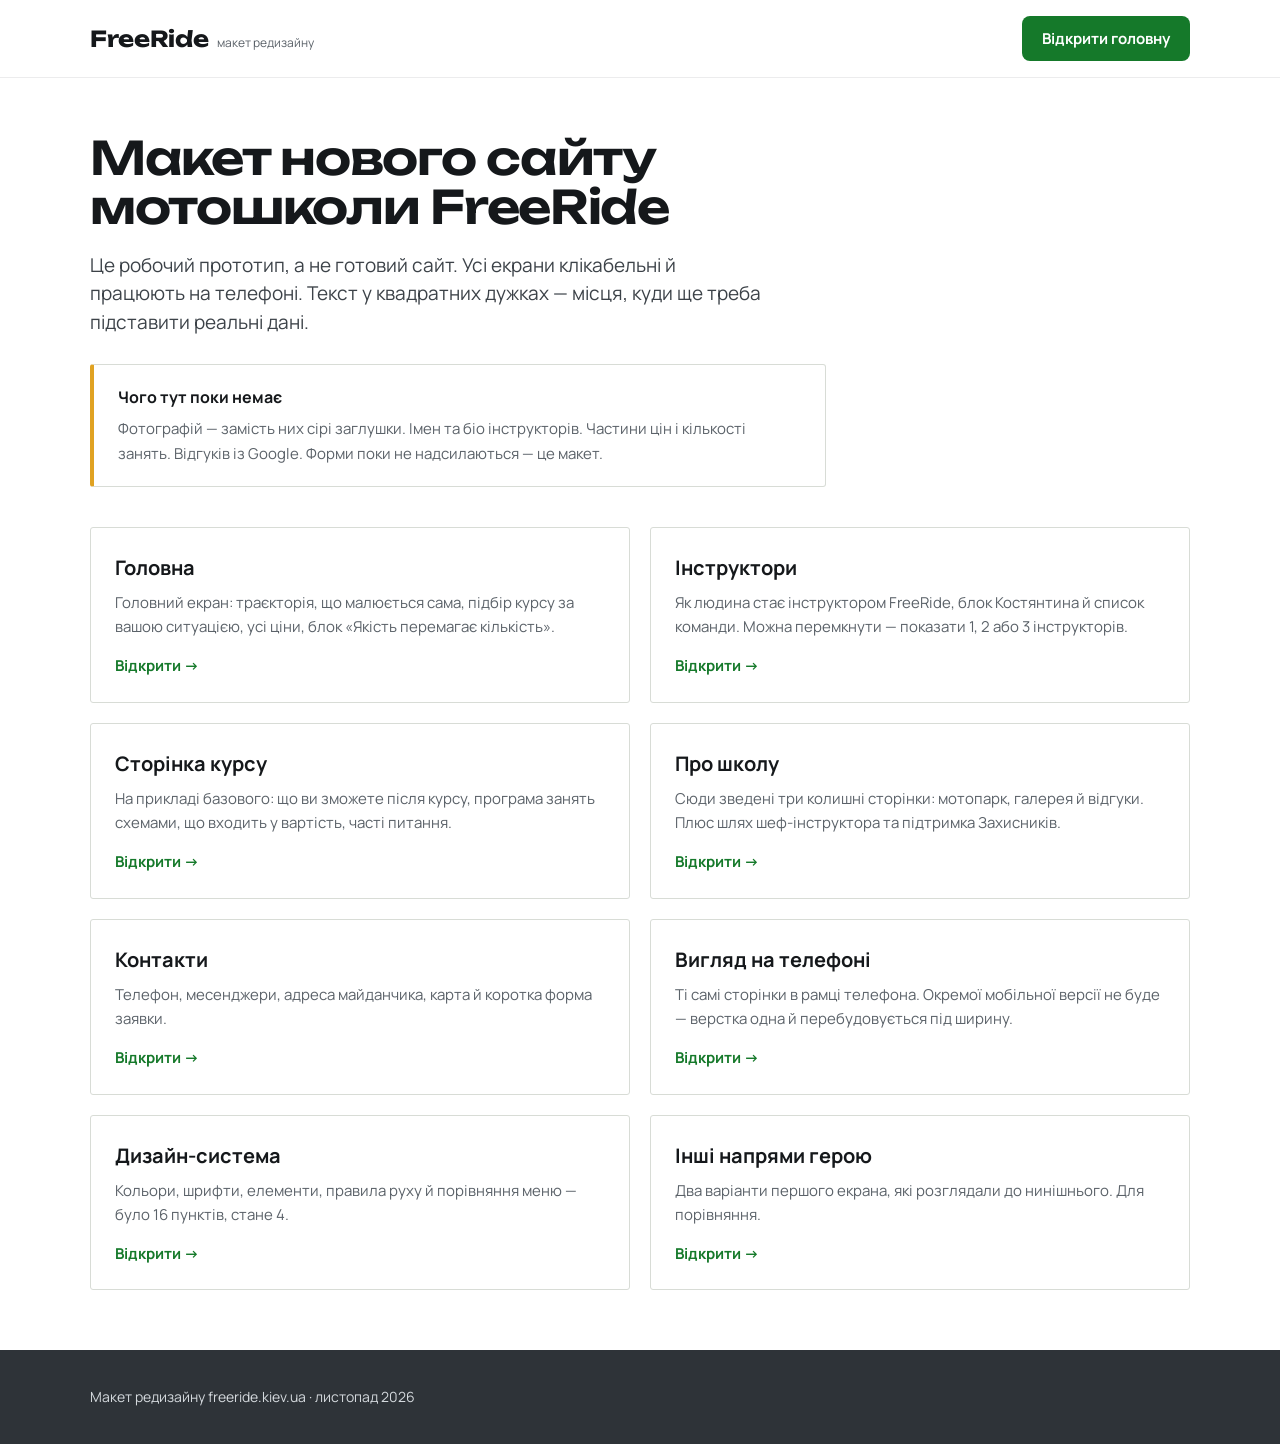
==== index.html @ da87616e "Макет редизайну сайту мотошколи FreeRide Статичний прототип: головна з анімованою траєкторією та інт" ====
<!doctype html>
<html lang="uk">
<head>
<meta charset="utf-8">
<meta name="viewport" content="width=device-width, initial-scale=1">
<meta name="robots" content="noindex, nofollow">
<title>FreeRide — макет редизайну</title>
<link rel="preconnect" href="https://fonts.googleapis.com">
<link rel="preconnect" href="https://fonts.gstatic.com" crossorigin>
<link rel="stylesheet" href="https://fonts.googleapis.com/css2?family=Manrope:wght@400;500;600;700;800&family=Unbounded:wght@500;600;700&display=swap">
<link rel="stylesheet" href="assets/site.css">
</head>
<body>

<header class="bar">
  <div class="wrap bar-in">
    <span class="brand"><b>FreeRide</b><span>макет редизайну</span></span>
    <span style="flex-grow: 1"></span>
    <a class="btn btn-go btn-sm" href="home.html">Відкрити головну</a>
  </div>
</header>

<section class="wrap" style="padding-top: 56px; padding-bottom: 40px">
  <h1 style="max-width: 15em">Макет нового сайту мотошколи FreeRide</h1>
  <p class="lede" style="max-width: 36em">Це робочий прототип, а не готовий сайт. Усі екрани клікабельні й працюють на телефоні. Текст у квадратних дужках — місця, куди ще треба підставити реальні дані.</p>
  <div class="card" style="padding: 20px 24px; max-width: 46em; border-left: 4px solid var(--mark)">
    <strong style="display: block; font-size: 16px; margin-bottom: 6px">Чого тут поки немає</strong>
    <span class="muted" style="font-size: 15px; line-height: 1.6">Фотографій — замість них сірі заглушки. Імен та біо інструкторів. Частини цін і кількості занять. Відгуків із Google. Форми поки не надсилаються — це макет.</span>
  </div>
</section>

<section class="wrap" style="padding-bottom: 60px">
  <div class="grid g2" style="gap: 20px">

    <a class="card" href="home.html" style="padding: 24px">
      <strong style="display: block; font-size: 20px; margin-bottom: 8px">Головна</strong>
      <span class="muted" style="display: block; font-size: 15px; line-height: 1.6; margin-bottom: 14px">Головний екран: траєкторія, що малюється сама, підбір курсу за вашою ситуацією, усі ціни, блок «Якість перемагає кількість».</span>
      <span style="font-weight: 700; font-size: 15px; color: var(--go-deep)">Відкрити →</span>
    </a>

    <a class="card" href="instructors.html" style="padding: 24px">
      <strong style="display: block; font-size: 20px; margin-bottom: 8px">Інструктори</strong>
      <span class="muted" style="display: block; font-size: 15px; line-height: 1.6; margin-bottom: 14px">Як людина стає інструктором FreeRide, блок Костянтина й список команди. Можна перемкнути — показати 1, 2 або 3 інструкторів.</span>
      <span style="font-weight: 700; font-size: 15px; color: var(--go-deep)">Відкрити →</span>
    </a>

    <a class="card" href="course.html" style="padding: 24px">
      <strong style="display: block; font-size: 20px; margin-bottom: 8px">Сторінка курсу</strong>
      <span class="muted" style="display: block; font-size: 15px; line-height: 1.6; margin-bottom: 14px">На прикладі базового: що ви зможете після курсу, програма занять схемами, що входить у вартість, часті питання.</span>
      <span style="font-weight: 700; font-size: 15px; color: var(--go-deep)">Відкрити →</span>
    </a>

    <a class="card" href="about.html" style="padding: 24px">
      <strong style="display: block; font-size: 20px; margin-bottom: 8px">Про школу</strong>
      <span class="muted" style="display: block; font-size: 15px; line-height: 1.6; margin-bottom: 14px">Сюди зведені три колишні сторінки: мотопарк, галерея й відгуки. Плюс шлях шеф-інструктора та підтримка Захисників.</span>
      <span style="font-weight: 700; font-size: 15px; color: var(--go-deep)">Відкрити →</span>
    </a>

    <a class="card" href="contacts.html" style="padding: 24px">
      <strong style="display: block; font-size: 20px; margin-bottom: 8px">Контакти</strong>
      <span class="muted" style="display: block; font-size: 15px; line-height: 1.6; margin-bottom: 14px">Телефон, месенджери, адреса майданчика, карта й коротка форма заявки.</span>
      <span style="font-weight: 700; font-size: 15px; color: var(--go-deep)">Відкрити →</span>
    </a>

    <a class="card" href="mobile.html" style="padding: 24px">
      <strong style="display: block; font-size: 20px; margin-bottom: 8px">Вигляд на телефоні</strong>
      <span class="muted" style="display: block; font-size: 15px; line-height: 1.6; margin-bottom: 14px">Ті самі сторінки в рамці телефона. Окремої мобільної версії не буде — верстка одна й перебудовується під ширину.</span>
      <span style="font-weight: 700; font-size: 15px; color: var(--go-deep)">Відкрити →</span>
    </a>

    <a class="card" href="system.html" style="padding: 24px">
      <strong style="display: block; font-size: 20px; margin-bottom: 8px">Дизайн-система</strong>
      <span class="muted" style="display: block; font-size: 15px; line-height: 1.6; margin-bottom: 14px">Кольори, шрифти, елементи, правила руху й порівняння меню — було 16 пунктів, стане 4.</span>
      <span style="font-weight: 700; font-size: 15px; color: var(--go-deep)">Відкрити →</span>
    </a>

    <a class="card" href="heroes.html" style="padding: 24px">
      <strong style="display: block; font-size: 20px; margin-bottom: 8px">Інші напрями герою</strong>
      <span class="muted" style="display: block; font-size: 15px; line-height: 1.6; margin-bottom: 14px">Два варіанти першого екрана, які розглядали до нинішнього. Для порівняння.</span>
      <span style="font-weight: 700; font-size: 15px; color: var(--go-deep)">Відкрити →</span>
    </a>

  </div>
</section>

<footer class="site">
  <div class="wrap ft" style="padding-top: 36px; padding-bottom: 36px">
    <span style="font-size: 14px">Макет редизайну freeride.kiev.ua · листопад 2026</span>
  </div>
</footer>

</body>
</html>
---- assets/site.css ----
/* FreeRide — макет редизайну. Спільні стилі. */

:root {
  --ground: #FFFFFF;
  --surface: #EDEFEC;
  --asphalt: #2E3338;
  --asphalt-deep: #23272B;
  --ink: #15181B;
  --ink-2: #3C4248;
  --ink-3: #5B6269;
  --line: #E4E7E2;
  --line-strong: #D8DCD6;
  --go: #1DA738;
  --go-deep: #15792A;
  --mark: #E0A222;
}

* { box-sizing: border-box; }

body {
  margin: 0;
  background: var(--ground);
  color: var(--ink);
  font-family: 'Manrope', system-ui, sans-serif;
  font-size: 16px;
  line-height: 1.55;
  -webkit-font-smoothing: antialiased;
}

a { color: var(--go-deep); }
a:hover { color: #0F5C1F; }

.wrap { max-width: 1180px; margin: 0 auto; padding-left: 40px; padding-right: 40px; }

/* ── Шапка: напівпрозорий матеріал, контент їде під нею ─────────── */
.bar {
  position: sticky; top: 0; z-index: 20;
  background: rgba(255, 255, 255, 0.76);
  backdrop-filter: blur(20px) saturate(170%);
  -webkit-backdrop-filter: blur(20px) saturate(170%);
  border-bottom: 1px solid rgba(21, 24, 27, 0.08);
}
.bar-in { display: flex; flex-wrap: wrap; gap: 24px; align-items: center; padding-top: 16px; padding-bottom: 16px; }
.brand { text-decoration: none; color: var(--ink); display: flex; align-items: baseline; gap: 9px; }
.brand b { font-family: 'Unbounded', 'Manrope', sans-serif; font-weight: 700; font-size: 22px; letter-spacing: -0.015em; }
.brand span { font-size: 12px; color: var(--ink-3); }
.nav { display: flex; flex-wrap: wrap; gap: 28px; flex-grow: 1; margin-left: 20px; }
.nav a { text-decoration: none; color: var(--ink); font-weight: 600; font-size: 15px; }
.nav a.on { color: var(--go-deep); font-weight: 700; }

/* ── Типографіка ──────────────────────────────────────────────── */
h1, h2, h3 { font-family: 'Unbounded', 'Manrope', sans-serif; font-weight: 600; letter-spacing: -0.028em; }
h1 { font-size: 46px; line-height: 1.05; margin: 0 0 20px; }
h2 { font-size: 30px; line-height: 1.15; margin: 0 0 14px; }
h3 { font-size: 22px; line-height: 1.2; margin: 0 0 10px; }
.lede { font-size: 19px; line-height: 1.5; color: var(--ink-2); max-width: 31em; margin: 0 0 28px; }
.sub { font-size: 17px; color: var(--ink-3); max-width: 34em; margin: 0 0 28px; }
.muted { color: var(--ink-3); }

/* ── Кнопки й натискання ──────────────────────────────────────── */
.btn {
  display: inline-block; text-decoration: none; font-family: inherit;
  font-weight: 700; font-size: 17px; padding: 15px 28px; border-radius: 8px;
  border: 0; cursor: pointer; text-align: center;
  transition: transform 120ms cubic-bezier(0.2, 0, 0, 1);
}
.btn:active { transform: scale(0.975); }
.btn-go { background: var(--go-deep); color: #FFFFFF; }
.btn-go:hover { color: #FFFFFF; }
.btn-ghost { background: #FFFFFF; border: 1px solid #C9CEC8; color: var(--ink); padding: 14px 26px; }
.btn-ghost:hover { color: var(--ink); }
.btn-sm { font-size: 15px; padding: 11px 20px; }

a:focus-visible, button:focus-visible, summary:focus-visible {
  outline: 3px solid var(--go); outline-offset: 3px; border-radius: 3px;
}

/* ── Поверхні ─────────────────────────────────────────────────── */
.card { border: 1px solid var(--line-strong); border-radius: 3px; background: #FFFFFF; transition: border-color 160ms ease-out; }
a.card { display: block; text-decoration: none; color: var(--ink); }
a.card:hover { border-color: var(--go-deep); color: var(--ink); }
.dark { background: var(--asphalt); color: #FFFFFF; }
.dark h2, .dark h3 { color: #FFFFFF; }
.dark p { color: #D4D9DD; }
.soft { background: var(--surface); }

/* Дорожня розмітка — лише там, де сторінка змінює режим */
.rule { height: 2px; background: repeating-linear-gradient(to right, #C9CEC8 0 18px, transparent 18px 32px); }

.grid { display: grid; gap: 20px; }
.g2 { grid-template-columns: repeat(2, minmax(0, 1fr)); }
.g3 { grid-template-columns: repeat(3, minmax(0, 1fr)); }
.g4 { grid-template-columns: repeat(4, minmax(0, 1fr)); }
.row { display: flex; flex-wrap: wrap; gap: 20px; }

/* ── Рух: один оркестрований момент при завантаженні ──────────── */
@keyframes fr-draw { from { stroke-dashoffset: 1400; } to { stroke-dashoffset: 0; } }
.trace { stroke-dasharray: 1400; stroke-dashoffset: 1400; animation: fr-draw 1500ms cubic-bezier(0.22, 0.61, 0.36, 1) 220ms forwards; }
@keyframes fr-pop { from { opacity: 0; transform: scale(0.4); } to { opacity: 1; transform: scale(1); } }
.cone { opacity: 0; transform-box: fill-box; transform-origin: center; animation: fr-pop 260ms cubic-bezier(0.2, 0, 0, 1) forwards; }
.c1 { animation-delay: 540ms } .c2 { animation-delay: 700ms } .c3 { animation-delay: 860ms }
.c4 { animation-delay: 1020ms } .c5 { animation-delay: 1180ms }

/* Схема вправи перемальовується на наведення — видно сам манёвр */
@keyframes fr-redraw { from { stroke-dashoffset: 300; } to { stroke-dashoffset: 0; } }
.ex-line { stroke-dasharray: 300; stroke-dashoffset: 0; }
.ex:hover .ex-line, .ex:focus-visible .ex-line { animation: fr-redraw 850ms cubic-bezier(0.22, 0.61, 0.36, 1); }

@keyframes fr-rise { from { opacity: 0; transform: translateY(10px); } to { opacity: 1; transform: none; } }
@keyframes fr-fade { from { opacity: 0; } to { opacity: 1; } }
.rise { animation: fr-rise 280ms cubic-bezier(0.2, 0, 0, 1); }

/* ── Підбір курсу ─────────────────────────────────────────────── */
.pill {
  font-family: inherit; font-weight: 700; font-size: 16px; line-height: 1.3;
  padding: 13px 20px; border-radius: 8px; cursor: pointer; text-align: left;
  background: #FFFFFF; color: var(--ink); border: 1px solid #C9CEC8;
  transition: transform 120ms cubic-bezier(0.2, 0, 0, 1), background-color 160ms ease-out, border-color 160ms ease-out;
}
.pill:active { transform: scale(0.975); }
.pill[aria-selected="true"] { background: var(--go-deep); color: #FFFFFF; border-color: var(--go-deep); }
.panel[hidden] { display: none; }

/* ── Інструктори ──────────────────────────────────────────────── */
.person { border-bottom: 1px solid var(--line); }
.person > summary {
  list-style: none; cursor: pointer;
  display: flex; flex-wrap: wrap; gap: 22px; align-items: center;
  padding: 18px 20px;
  transition: background-color 160ms ease-out;
}
.person > summary::-webkit-details-marker { display: none; }
.person > summary:hover { background: #F6F7F5; }
.person[open] > summary { background: #F4F8F5; }
.avatar { flex: 0 0 auto; width: 60px; height: 60px; border-radius: 50%; background: #E3E6E1; display: flex; align-items: center; justify-content: center; font-size: 10px; color: var(--ink-3); }
.chev { flex: 0 0 auto; display: inline-flex; transition: transform 240ms cubic-bezier(0.2, 0, 0, 1); }
.person[open] .chev { transform: rotate(180deg); }
.person-body { padding: 0 20px 24px 102px; animation: fr-rise 280ms cubic-bezier(0.2, 0, 0, 1); }

.roster[data-count="1"] .p2, .roster[data-count="1"] .p3 { display: none; }
.roster[data-count="2"] .p3 { display: none; }

/* Службова смуга макета — не частина дизайну сайту */
.demo {
  border: 1px dashed #B9BFB6; border-radius: 3px; background: #FAFBF9;
  padding: 12px 16px; display: flex; flex-wrap: wrap; gap: 12px; align-items: center;
  font-size: 14px; color: var(--ink-3);
}
.demo button {
  font-family: inherit; font-size: 14px; font-weight: 700; padding: 8px 14px;
  border-radius: 6px; border: 1px solid #C9CEC8; background: #FFFFFF; color: var(--ink); cursor: pointer;
}
.demo button[aria-pressed="true"] { background: var(--go-deep); color: #FFFFFF; border-color: var(--go-deep); }

/* ── Підвал ───────────────────────────────────────────────────── */
footer.site { background: var(--asphalt); color: #D4D9DD; }
footer.site a { color: #D4D9DD; text-decoration: none; }
footer.site a:hover { color: #FFFFFF; }
footer.site .ft { display: flex; flex-wrap: wrap; gap: 40px; padding-top: 44px; padding-bottom: 44px; }
footer.site h4 { margin: 0 0 12px; font-size: 14px; font-weight: 700; color: #FFFFFF; font-family: inherit; letter-spacing: 0; }
footer.site .col { display: flex; flex-direction: column; gap: 9px; font-size: 14px; }

/* ── Телефон ──────────────────────────────────────────────────── */
.phone { width: 390px; margin: 0 auto; border: 1px solid var(--line-strong); border-radius: 18px; overflow: hidden; background: #FFFFFF; }

/* ── Адаптив ──────────────────────────────────────────────────── */
@media (max-width: 900px) {
  .g4 { grid-template-columns: repeat(2, minmax(0, 1fr)); }
  .g3 { grid-template-columns: repeat(2, minmax(0, 1fr)); }
}
@media (max-width: 680px) {
  .wrap { padding-left: 20px; padding-right: 20px; }
  h1 { font-size: 31px; }
  h2 { font-size: 24px; }
  .lede { font-size: 17px; }
  .g4, .g3, .g2 { grid-template-columns: minmax(0, 1fr); }
  .nav { gap: 18px; margin-left: 0; order: 3; width: 100%; }
  .nav a { padding: 11px 0; }
  .person-body { padding-left: 20px; }
  .phone { width: 100%; border: 0; }
}

/* ── Доступність ──────────────────────────────────────────────── */
@media (prefers-reduced-motion: reduce) {
  .trace { animation: none; stroke-dashoffset: 0; }
  .cone { animation: none; opacity: 1; transform: none; }
  .ex:hover .ex-line, .ex:focus-visible .ex-line { animation: none; }
  .btn:active, .pill:active { transform: none; }
  .chev { transition: none; }
  .rise, .person-body { animation: fr-fade 160ms linear; }
}
@media (prefers-reduced-transparency: reduce) {
  .bar { background: #FFFFFF; backdrop-filter: none; -webkit-backdrop-filter: none; }
}
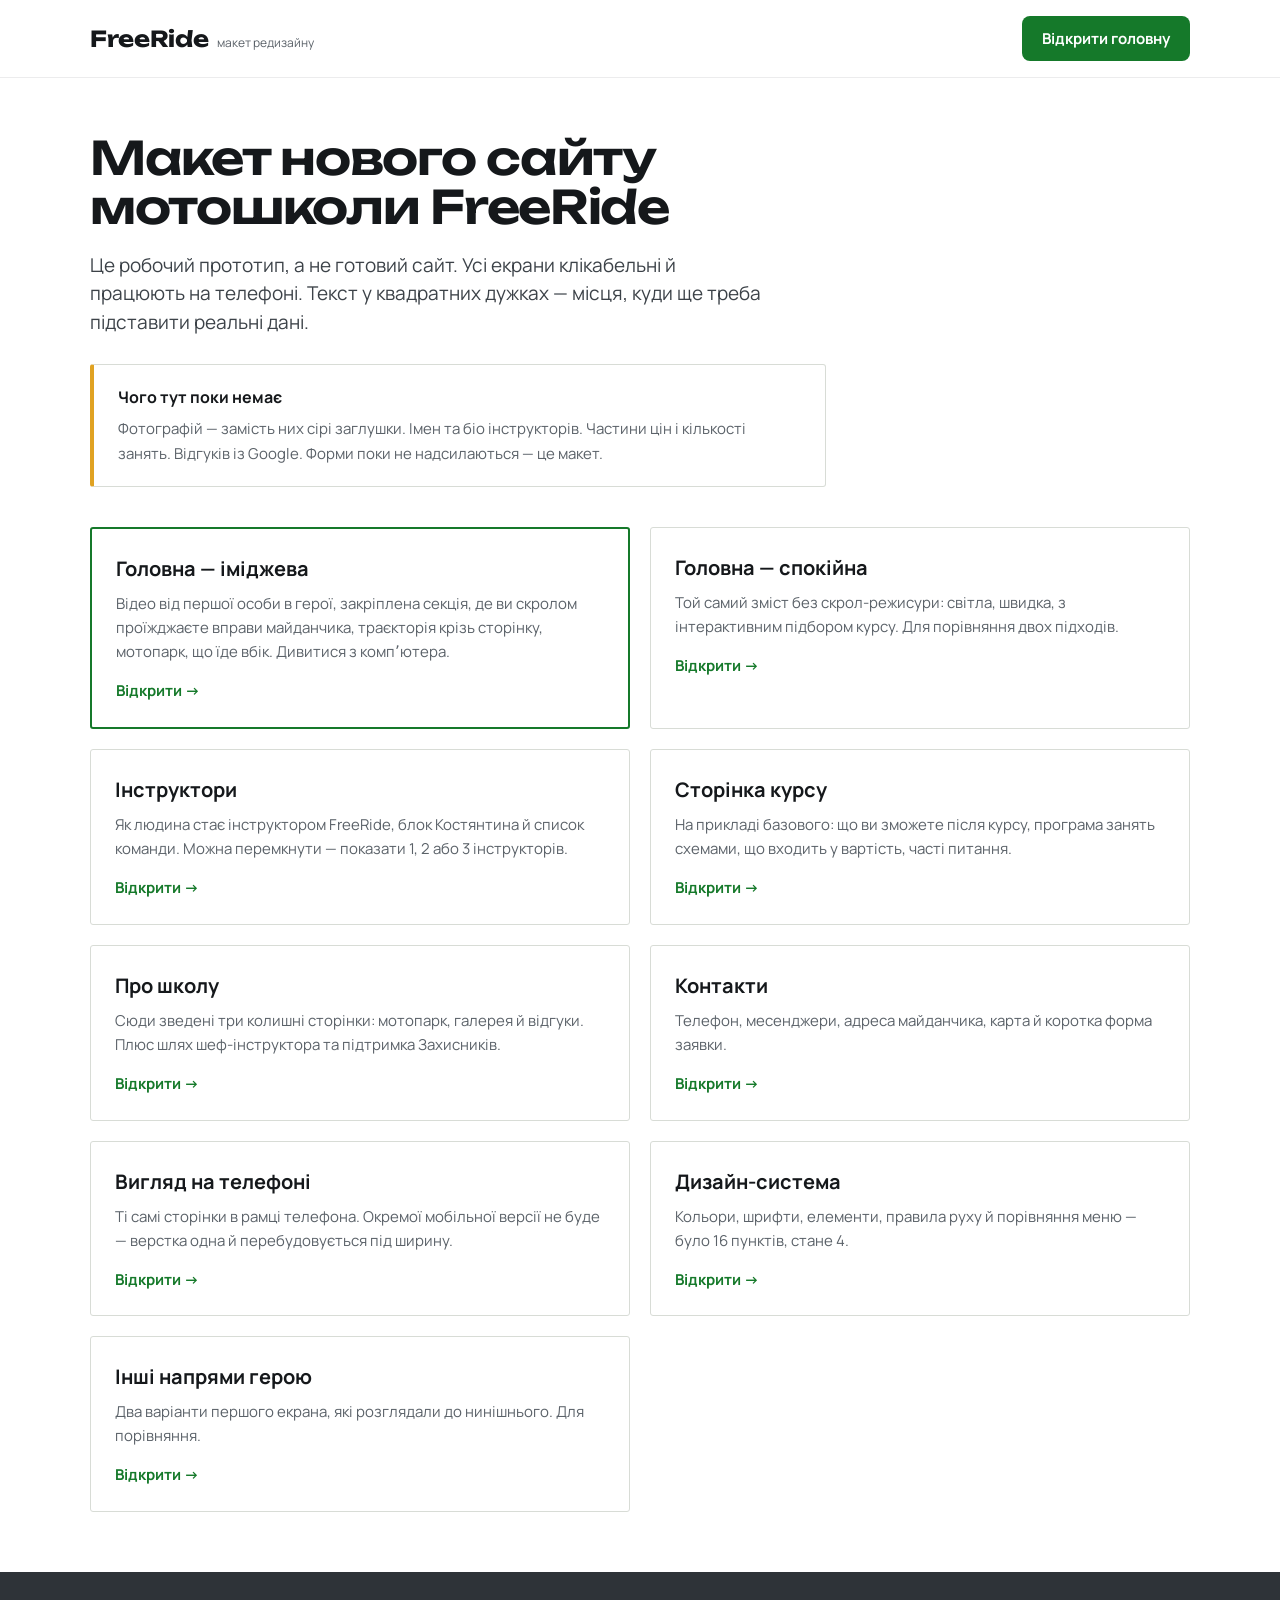
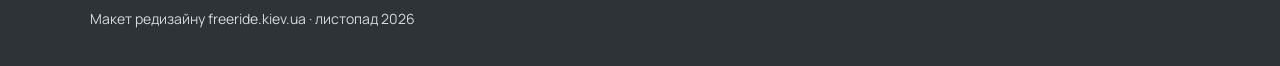
==== commit 89753a8c: "Іміджева головна зі скрол-режисурою Герой із POV-відео (поки анімована заглушка-дорога), закріплена " ====
--- a/index.html
+++ b/index.html
@@ -32,9 +32,15 @@
 <section class="wrap" style="padding-bottom: 60px">
   <div class="grid g2" style="gap: 20px">
 
-    <a class="card" href="home.html" style="padding: 24px">
-      <strong style="display: block; font-size: 20px; margin-bottom: 8px">Головна</strong>
-      <span class="muted" style="display: block; font-size: 15px; line-height: 1.6; margin-bottom: 14px">Головний екран: траєкторія, що малюється сама, підбір курсу за вашою ситуацією, усі ціни, блок «Якість перемагає кількість».</span>
+    <a class="card" href="home.html" style="padding: 24px; border-color: var(--go-deep); border-width: 2px">
+      <strong style="display: block; font-size: 20px; margin-bottom: 8px">Головна — іміджева</strong>
+      <span class="muted" style="display: block; font-size: 15px; line-height: 1.6; margin-bottom: 14px">Відео від першої особи в герої, закріплена секція, де ви скролом проїжджаєте вправи майданчика, траєкторія крізь сторінку, мотопарк, що їде вбік. Дивитися з компʼютера.</span>
+      <span style="font-weight: 700; font-size: 15px; color: var(--go-deep)">Відкрити →</span>
+    </a>
+
+    <a class="card" href="home-classic.html" style="padding: 24px">
+      <strong style="display: block; font-size: 20px; margin-bottom: 8px">Головна — спокійна</strong>
+      <span class="muted" style="display: block; font-size: 15px; line-height: 1.6; margin-bottom: 14px">Той самий зміст без скрол-режисури: світла, швидка, з інтерактивним підбором курсу. Для порівняння двох підходів.</span>
       <span style="font-weight: 700; font-size: 15px; color: var(--go-deep)">Відкрити →</span>
     </a>
 
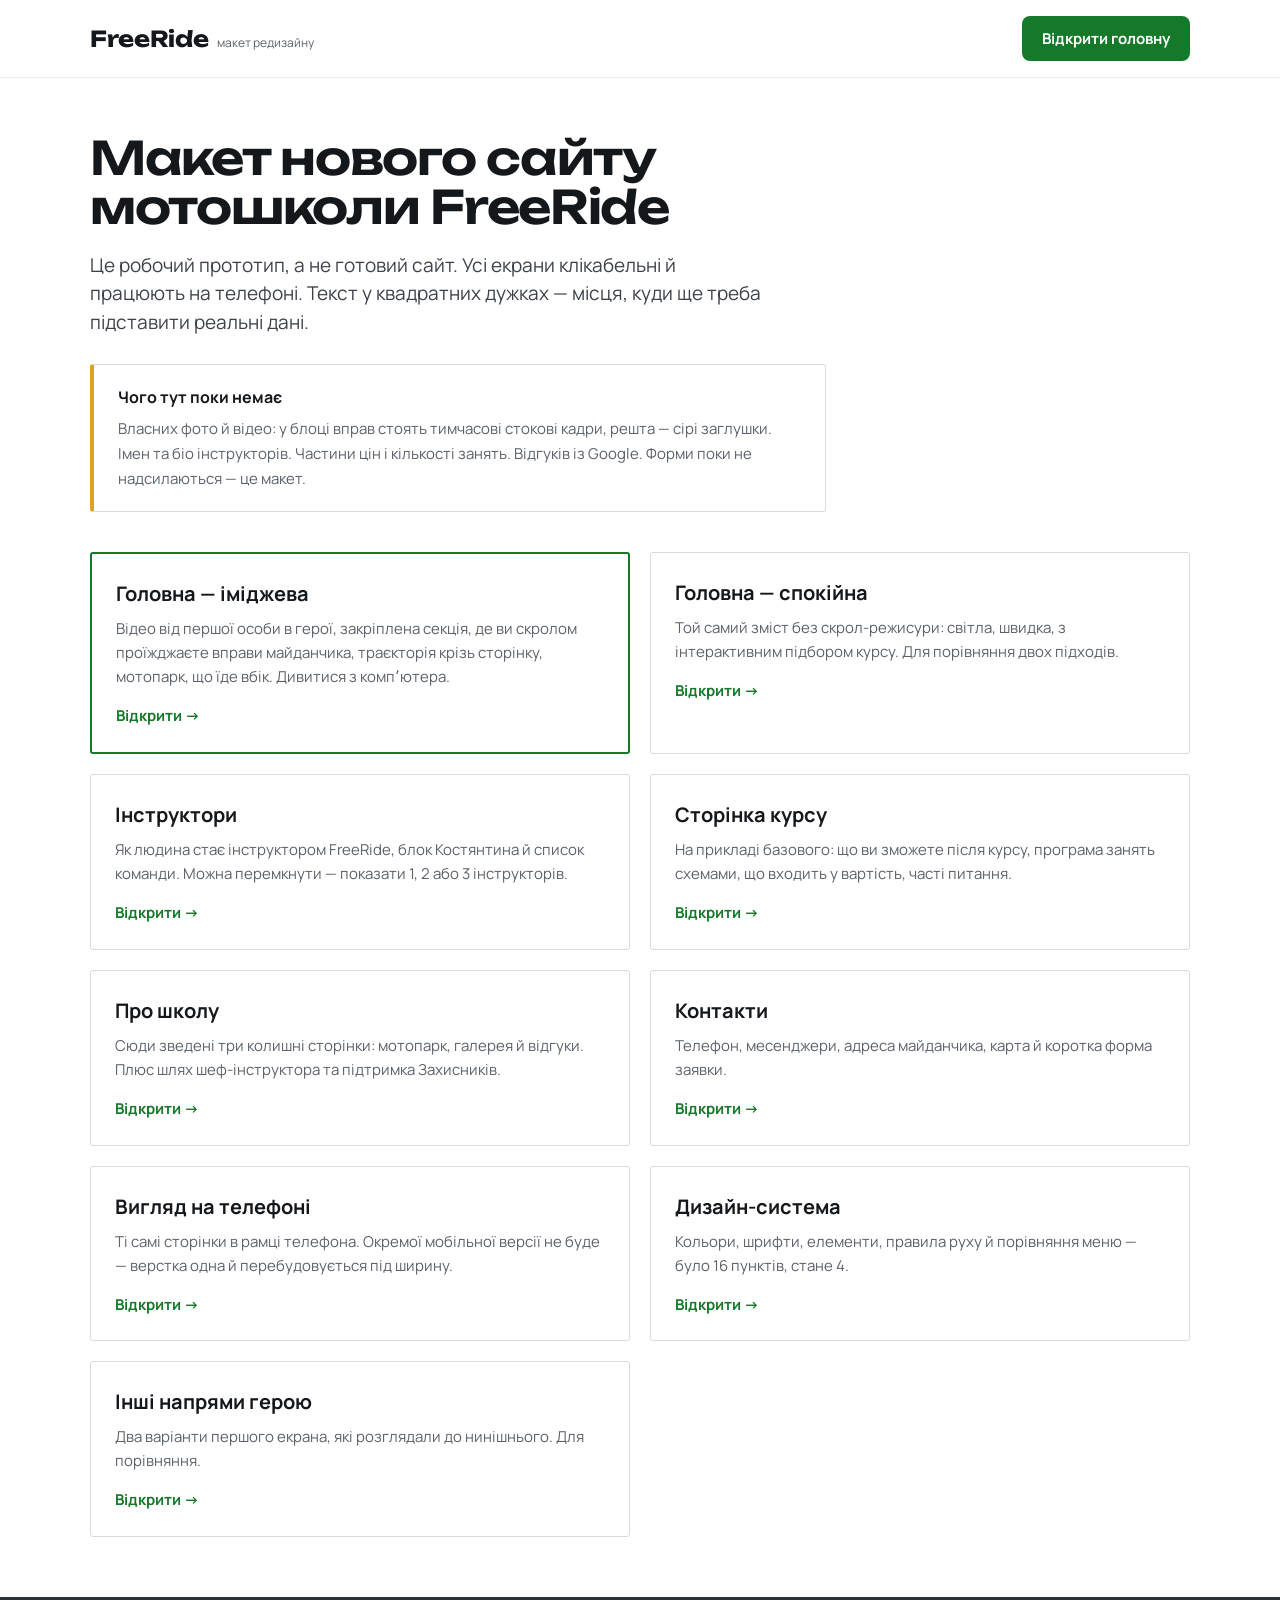
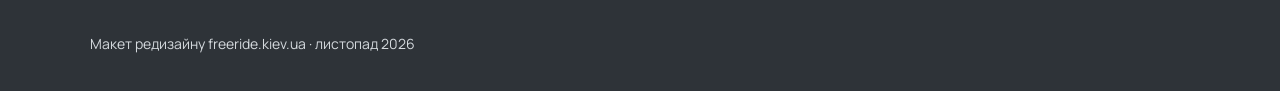
==== commit d07cf9fc: "Відео у блоці вправ, прибрано хвилясту лінію Замість мальованих схем у закріпленій секції — чотири р" ====
--- a/index.html
+++ b/index.html
@@ -25,7 +25,7 @@
   <p class="lede" style="max-width: 36em">Це робочий прототип, а не готовий сайт. Усі екрани клікабельні й працюють на телефоні. Текст у квадратних дужках — місця, куди ще треба підставити реальні дані.</p>
   <div class="card" style="padding: 20px 24px; max-width: 46em; border-left: 4px solid var(--mark)">
     <strong style="display: block; font-size: 16px; margin-bottom: 6px">Чого тут поки немає</strong>
-    <span class="muted" style="font-size: 15px; line-height: 1.6">Фотографій — замість них сірі заглушки. Імен та біо інструкторів. Частини цін і кількості занять. Відгуків із Google. Форми поки не надсилаються — це макет.</span>
+    <span class="muted" style="font-size: 15px; line-height: 1.6">Власних фото й відео: у блоці вправ стоять тимчасові стокові кадри, решта — сірі заглушки. Імен та біо інструкторів. Частини цін і кількості занять. Відгуків із Google. Форми поки не надсилаються — це макет.</span>
   </div>
 </section>
 
